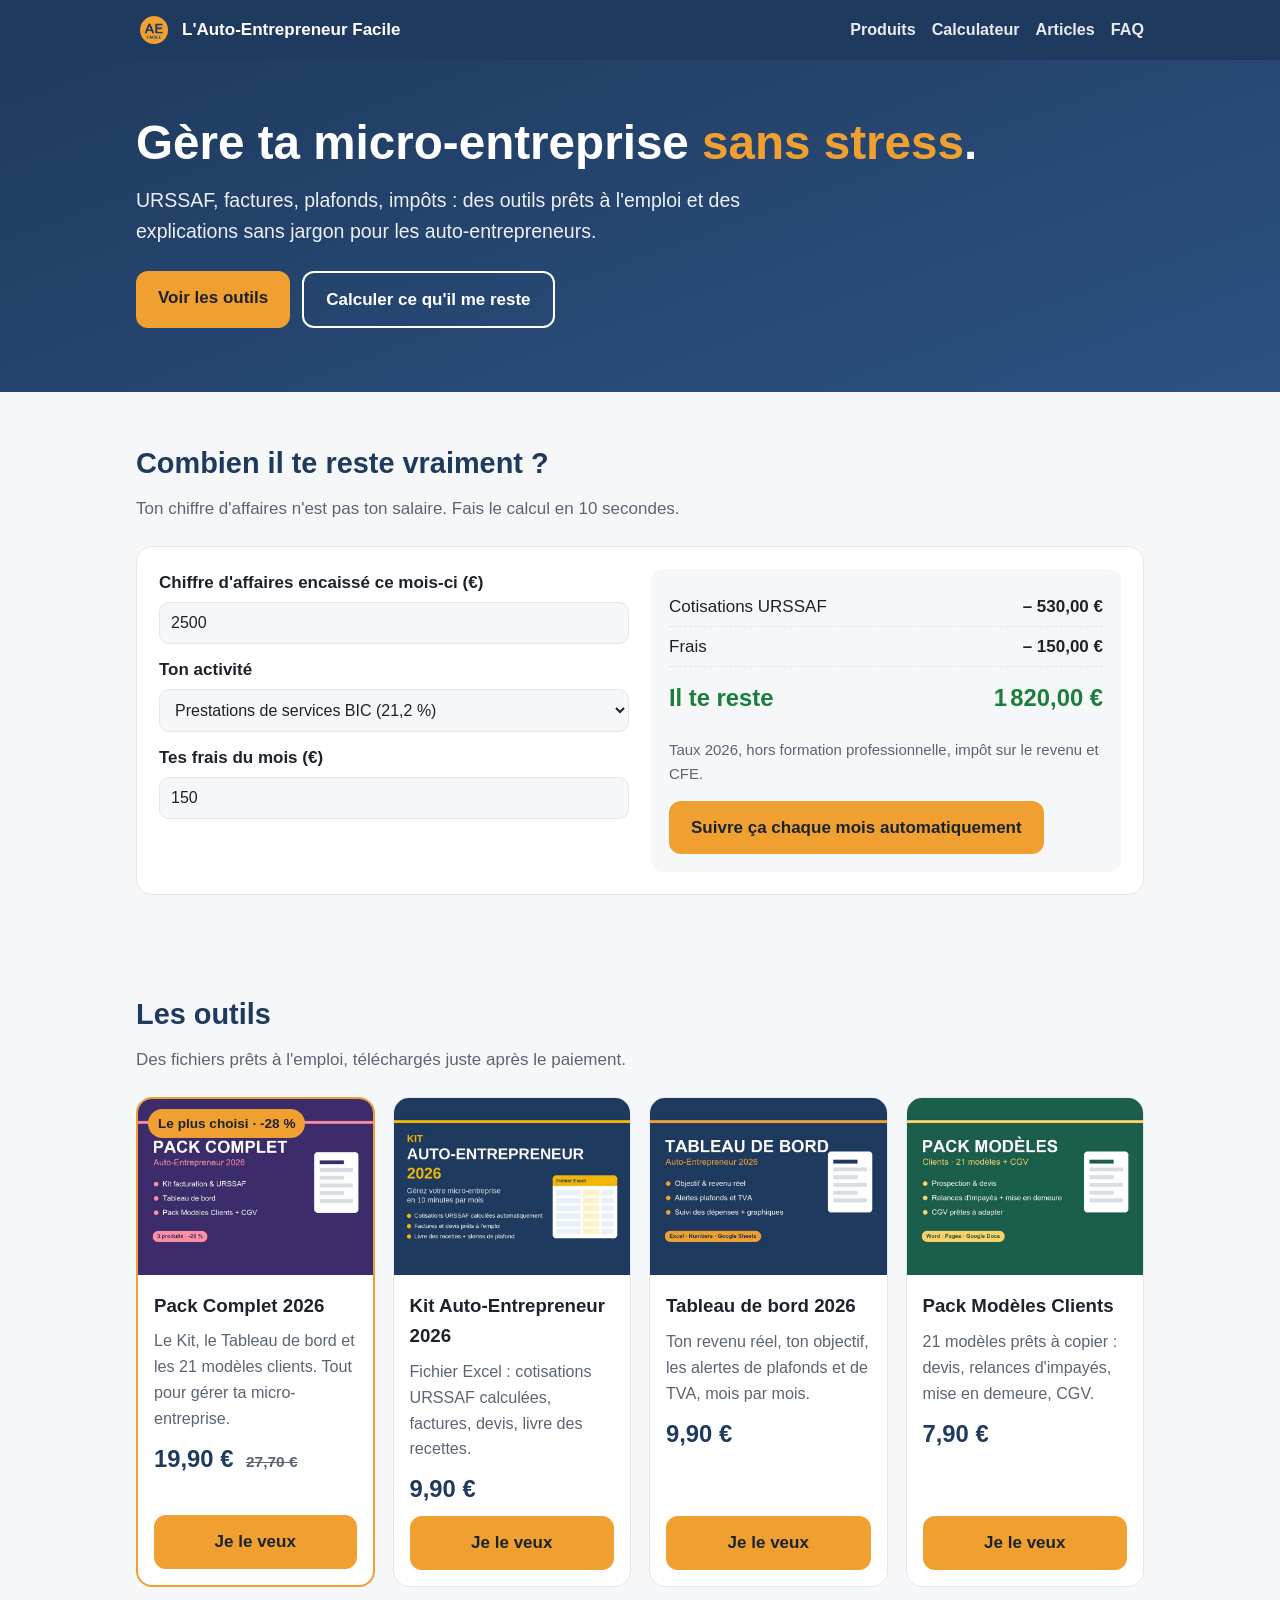
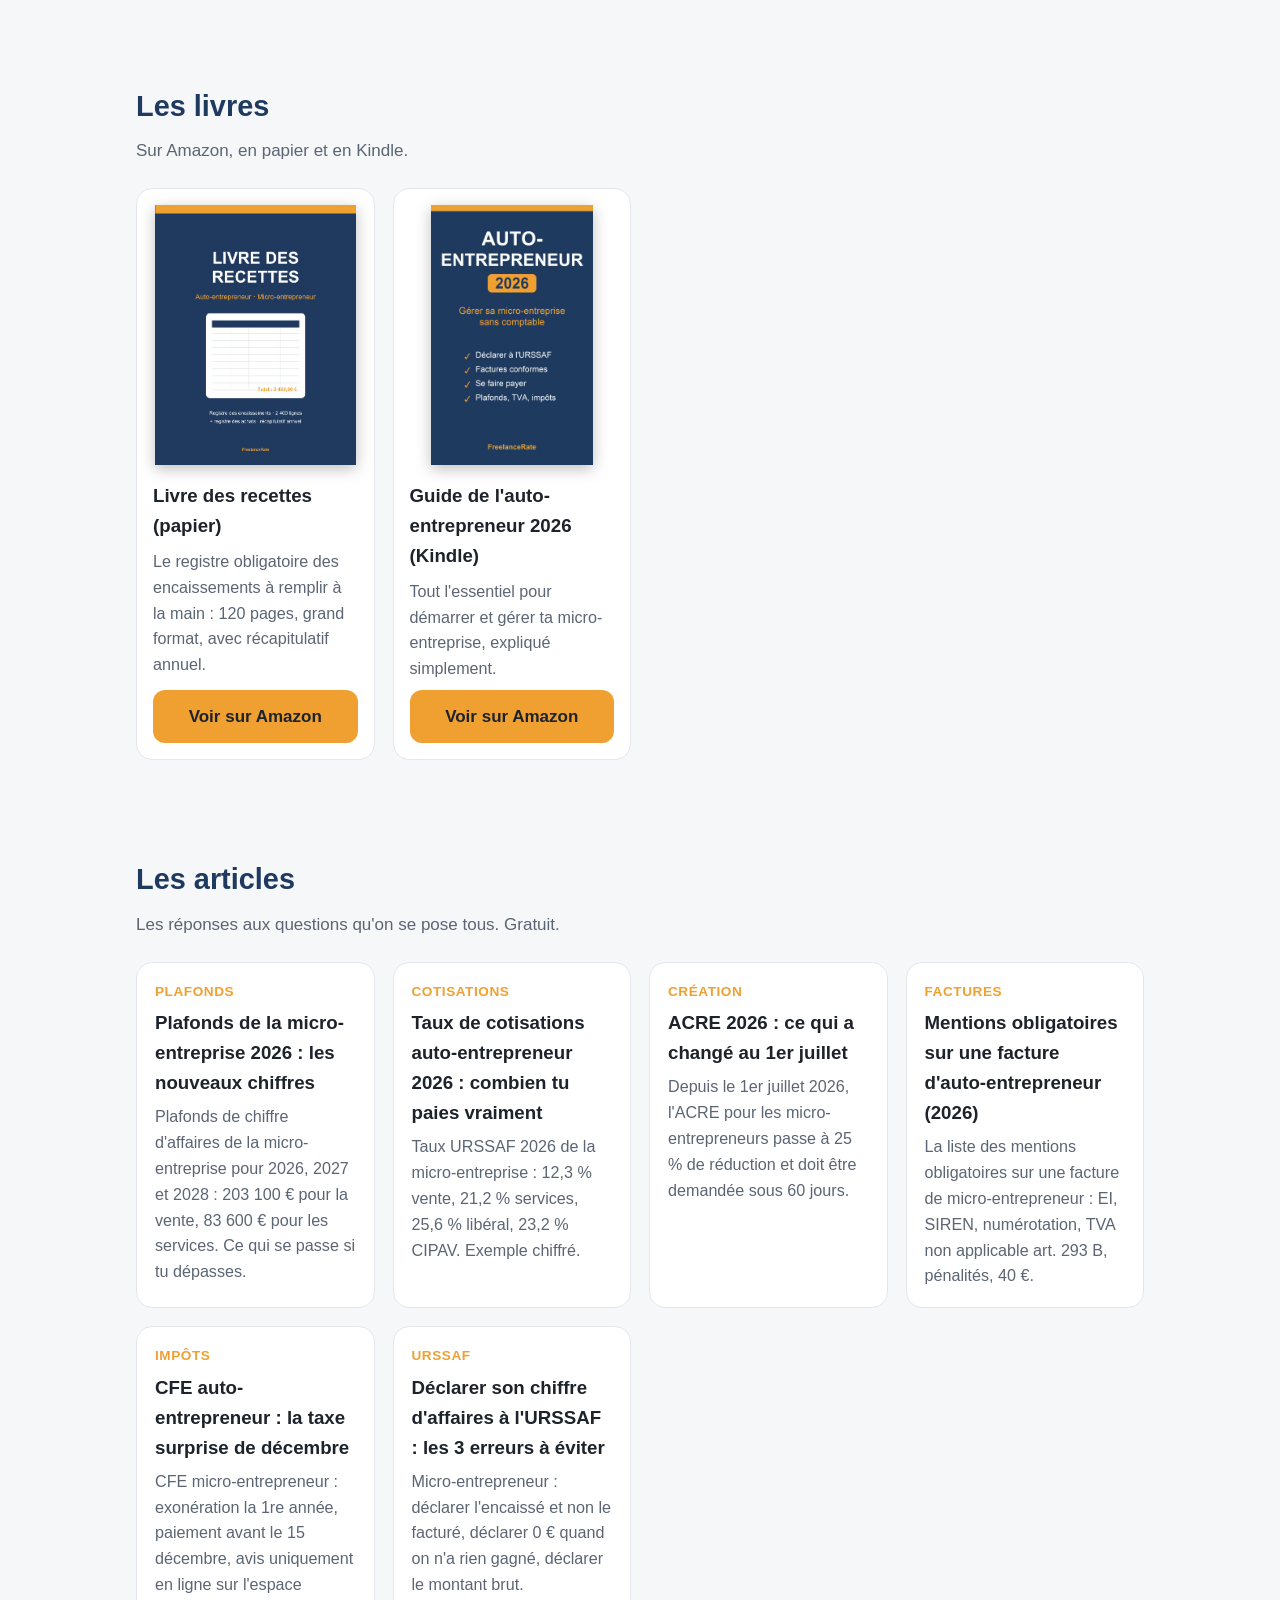
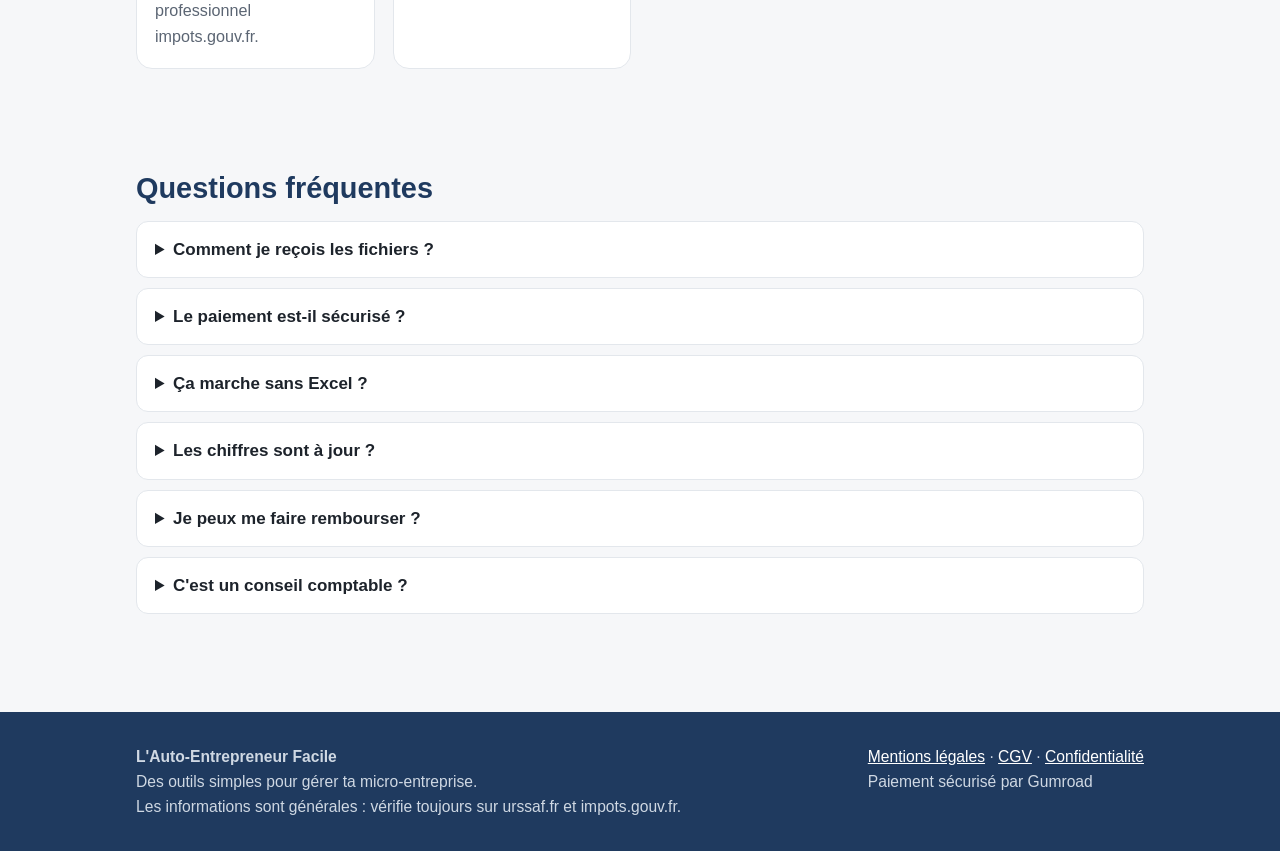
==== index.html @ dfa5169b "Site boutique L'Auto-Entrepreneur Facile Co-Authored-By: Claude Opus 5.5 <noreply@anthropic.com>" ====
<!doctype html>
<html lang="fr">
<head>
<meta charset="utf-8">
<meta name="viewport" content="width=device-width, initial-scale=1">
<title>L'Auto-Entrepreneur Facile : outils et conseils pour micro-entrepreneurs</title>
<meta name="description" content="Outils prêts à l'emploi (Excel URSSAF, factures, tableau de bord, modèles clients) et articles sans jargon pour gérer ta micro-entreprise en 2026.">
<link rel="canonical" href="https://kartel97.github.io/ae-facile/">
<meta property="og:title" content="L'Auto-Entrepreneur Facile : outils et conseils pour micro-entrepreneurs">
<meta property="og:description" content="Outils prêts à l'emploi (Excel URSSAF, factures, tableau de bord, modèles clients) et articles sans jargon pour gérer ta micro-entreprise en 2026.">
<meta property="og:type" content="website">
<meta property="og:url" content="https://kartel97.github.io/ae-facile/">
<meta property="og:image" content="https://kartel97.github.io/ae-facile/img/partage.jpg">
<meta name="twitter:card" content="summary_large_image">
<link rel="icon" href="favicon.png">
<link rel="stylesheet" href="style.css">
<script type="application/ld+json">{"@context":"https://schema.org","@type":"WebSite","name":"L'Auto-Entrepreneur Facile","url":"https://kartel97.github.io/ae-facile/"}</script>
</head>
<body>
<header><div class="wrap">
<a class="logo" href="index.html"><img src="img/logo.png" alt="">L'Auto-Entrepreneur Facile</a>
<nav><a href="index.html#produits">Produits</a><a href="index.html#calcul">Calculateur</a><a href="index.html#articles">Articles</a><a href="index.html#faq">FAQ</a></nav>
</div></header>
<div class="hero"><div class="wrap">
<h1>Gère ta micro-entreprise <span class="accent">sans stress</span>.</h1>
<p>URSSAF, factures, plafonds, impôts : des outils prêts à l'emploi et des explications sans jargon pour les auto-entrepreneurs.</p>
<div class="btns"><a class="btn" href="#produits">Voir les outils</a><a class="btn sec" href="#calcul">Calculer ce qu'il me reste</a></div>
</div></div>

<section id="calcul"><div class="wrap">
<h2>Combien il te reste vraiment ?</h2>
<p class="sous">Ton chiffre d'affaires n'est pas ton salaire. Fais le calcul en 10 secondes.</p>
<div class="calc">
<div>
<label>Chiffre d'affaires encaissé ce mois-ci (€)<input id="ca" type="number" inputmode="decimal" value="2500"></label>
<label>Ton activité<select id="taux">
<option value="0.123">Vente de marchandises (12,3 %)</option>
<option value="0.212" selected>Prestations de services BIC (21,2 %)</option>
<option value="0.256">Profession libérale (25,6 %)</option>
<option value="0.232">Libéral CIPAV (23,2 %)</option></select></label>
<label>Tes frais du mois (€)<input id="frais" type="number" inputmode="decimal" value="150"></label>
</div>
<div class="res">
<div class="l"><span>Cotisations URSSAF</span><b id="r-cot">–</b></div>
<div class="l"><span>Frais</span><b id="r-frais">–</b></div>
<div class="l total"><span>Il te reste</span><span id="r-reste">–</span></div>
<p style="color:var(--gris);font-size:.88em">Taux 2026, hors formation professionnelle, impôt sur le revenu et CFE.</p>
<a class="btn" href="https://kartel97.gumroad.com/l/moonu" target="_blank" rel="noopener">Suivre ça chaque mois automatiquement</a>
</div></div></div></section>

<section id="produits"><div class="wrap">
<h2>Les outils</h2>
<p class="sous">Des fichiers prêts à l'emploi, téléchargés juste après le paiement.</p>
<div class="grille">
<div class="carte vedette"><span class="badge">Le plus choisi · -28 %</span>
<img src="img/pack.jpg" alt="Pack Complet 2026" loading="lazy" width="800" height="600">
<div class="corps"><h3>Pack Complet 2026</h3><p>Le Kit, le Tableau de bord et les 21 modèles clients. Tout pour gérer ta micro-entreprise.</p>
<div class="prix">19,90 € <s>27,70 €</s></div>
<a class="btn" href="https://kartel97.gumroad.com/l/moonu" target="_blank" rel="noopener">Je le veux</a></div></div>
<div class="carte">
<img src="img/kit.jpg" alt="Kit Auto-Entrepreneur 2026" loading="lazy" width="800" height="600">
<div class="corps"><h3>Kit Auto-Entrepreneur 2026</h3><p>Fichier Excel : cotisations URSSAF calculées, factures, devis, livre des recettes.</p>
<div class="prix">9,90 €</div>
<a class="btn" href="https://kartel97.gumroad.com/l/obrjij" target="_blank" rel="noopener">Je le veux</a></div></div>
<div class="carte">
<img src="img/tableau.jpg" alt="Tableau de bord 2026" loading="lazy" width="800" height="600">
<div class="corps"><h3>Tableau de bord 2026</h3><p>Ton revenu réel, ton objectif, les alertes de plafonds et de TVA, mois par mois.</p>
<div class="prix">9,90 €</div>
<a class="btn" href="https://kartel97.gumroad.com/l/eqirx" target="_blank" rel="noopener">Je le veux</a></div></div>
<div class="carte">
<img src="img/modeles.jpg" alt="Pack Modèles Clients" loading="lazy" width="800" height="600">
<div class="corps"><h3>Pack Modèles Clients</h3><p>21 modèles prêts à copier : devis, relances d'impayés, mise en demeure, CGV.</p>
<div class="prix">7,90 €</div>
<a class="btn" href="https://kartel97.gumroad.com/l/grido" target="_blank" rel="noopener">Je le veux</a></div></div>
</div></div></section>

<section id="livres"><div class="wrap">
<h2>Les livres</h2>
<p class="sous">Sur Amazon, en papier et en Kindle.</p>
<div class="grille">
<div class="carte livre"><img src="img/livre-carnet.jpg" alt="Livre des recettes auto-entrepreneur" loading="lazy">
<div class="corps"><h3>Livre des recettes (papier)</h3><p>Le registre obligatoire des encaissements à remplir à la main : 120 pages, grand format, avec récapitulatif annuel.</p>
<a class="btn" href="https://www.amazon.fr/s?k=livre+des+recettes+auto-entrepreneur+Freelance+rate" target="_blank" rel="noopener">Voir sur Amazon</a></div></div>
<div class="carte livre"><img src="img/livre-kindle.jpg" alt="Guide Kindle auto-entrepreneur 2026" loading="lazy">
<div class="corps"><h3>Guide de l'auto-entrepreneur 2026 (Kindle)</h3><p>Tout l'essentiel pour démarrer et gérer ta micro-entreprise, expliqué simplement.</p>
<a class="btn" href="https://www.amazon.fr/s?k=guide+auto-entrepreneur+2026+Freelance+rate&i=digital-text" target="_blank" rel="noopener">Voir sur Amazon</a></div></div>
</div></div></section>

<section id="articles"><div class="wrap">
<h2>Les articles</h2>
<p class="sous">Les réponses aux questions qu'on se pose tous. Gratuit.</p>
<div class="grille articles">
<a class="carte" href="articles/plafonds-micro-entreprise-2026.html"><span class="tag">Plafonds</span><h3>Plafonds de la micro-entreprise 2026 : les nouveaux chiffres</h3><p>Plafonds de chiffre d'affaires de la micro-entreprise pour 2026, 2027 et 2028 : 203 100 € pour la vente, 83 600 € pour les services. Ce qui se passe si tu dépasses.</p></a>
<a class="carte" href="articles/taux-cotisations-auto-entrepreneur-2026.html"><span class="tag">Cotisations</span><h3>Taux de cotisations auto-entrepreneur 2026 : combien tu paies vraiment</h3><p>Taux URSSAF 2026 de la micro-entreprise : 12,3 % vente, 21,2 % services, 25,6 % libéral, 23,2 % CIPAV. Exemple chiffré.</p></a>
<a class="carte" href="articles/acre-2026-ce-qui-change.html"><span class="tag">Création</span><h3>ACRE 2026 : ce qui a changé au 1er juillet</h3><p>Depuis le 1er juillet 2026, l'ACRE pour les micro-entrepreneurs passe à 25 % de réduction et doit être demandée sous 60 jours.</p></a>
<a class="carte" href="articles/mentions-obligatoires-facture-auto-entrepreneur.html"><span class="tag">Factures</span><h3>Mentions obligatoires sur une facture d'auto-entrepreneur (2026)</h3><p>La liste des mentions obligatoires sur une facture de micro-entrepreneur : EI, SIREN, numérotation, TVA non applicable art. 293 B, pénalités, 40 €.</p></a>
<a class="carte" href="articles/cfe-auto-entrepreneur.html"><span class="tag">Impôts</span><h3>CFE auto-entrepreneur : la taxe surprise de décembre</h3><p>CFE micro-entrepreneur : exonération la 1re année, paiement avant le 15 décembre, avis uniquement en ligne sur l'espace professionnel impots.gouv.fr.</p></a>
<a class="carte" href="articles/declarer-chiffre-affaires-urssaf.html"><span class="tag">URSSAF</span><h3>Déclarer son chiffre d'affaires à l'URSSAF : les 3 erreurs à éviter</h3><p>Micro-entrepreneur : déclarer l'encaissé et non le facturé, déclarer 0 € quand on n'a rien gagné, déclarer le montant brut.</p></a>
</div></div></section>

<section id="faq"><div class="wrap">
<h2>Questions fréquentes</h2>
<details><summary>Comment je reçois les fichiers ?</summary><p>Juste après le paiement, tu reçois un lien de téléchargement par e-mail, et le fichier est aussi disponible dans ta bibliothèque Gumroad.</p></details>
<details><summary>Le paiement est-il sécurisé ?</summary><p>Oui. Le paiement se fait sur Gumroad, une plateforme spécialisée dans la vente de produits numériques. Nous ne voyons jamais tes coordonnées bancaires.</p></details>
<details><summary>Ça marche sans Excel ?</summary><p>Oui : les fichiers s'ouvrent avec Excel, avec Numbers sur Mac et avec Google Sheets, qui est gratuit.</p></details>
<details><summary>Les chiffres sont à jour ?</summary><p>Les fichiers 2026 utilisent les taux et plafonds en vigueur en 2026. Les taux sont dans des cases modifiables, pour que tu puisses les mettre à jour toi-même.</p></details>
<details><summary>Je peux me faire rembourser ?</summary><p>Ce sont des fichiers numériques livrés immédiatement : comme le prévoit la loi, tu renonces au droit de rétractation au moment de l'achat. En cas de problème avec un fichier, écris-nous et on trouve une solution.</p></details>
<details><summary>C'est un conseil comptable ?</summary><p>Non. Ce sont des outils pratiques et des informations générales. Pour un cas particulier, renseigne-toi auprès de l'URSSAF, des impôts ou d'un expert-comptable.</p></details>
</div></section>

<script>
function eur(x){return x.toLocaleString('fr-FR',{style:'currency',currency:'EUR'})}
function calc(){
  var ca=parseFloat(document.getElementById('ca').value)||0,
      t=parseFloat(document.getElementById('taux').value),
      f=parseFloat(document.getElementById('frais').value)||0,
      cot=Math.round(ca*t);
  document.getElementById('r-cot').textContent='– '+eur(cot);
  document.getElementById('r-frais').textContent='– '+eur(f);
  document.getElementById('r-reste').textContent=eur(ca-cot-f);
}
['ca','taux','frais'].forEach(function(i){document.getElementById(i).addEventListener('input',calc)});
calc();
</script>
<footer><div class="wrap">
<div><b>L'Auto-Entrepreneur Facile</b><br>Des outils simples pour gérer ta micro-entreprise.<br>Les informations sont générales : vérifie toujours sur urssaf.fr et impots.gouv.fr.</div>
<div><a href="mentions-legales.html">Mentions légales</a> · <a href="cgv.html">CGV</a> · <a href="confidentialite.html">Confidentialité</a><br>Paiement sécurisé par Gumroad</div>
</div></footer>
</body>
</html>
---- style.css ----
:root{--bleu:#1F3A5F;--bleu2:#2c5282;--acc:#F0A030;--fond:#F6F7F9;--carte:#fff;--texte:#1d232b;--gris:#5b6573;--ligne:#e3e7ec;--vert:#1b7f3b}
@media (prefers-color-scheme:dark){:root{--bleu:#9cc3ff;--bleu2:#7fb0ff;--fond:#12151a;--carte:#1c2128;--texte:#e8ebef;--gris:#9aa4b1;--ligne:#2c333d;--vert:#5fd38a}}
*{box-sizing:border-box}
html{scroll-behavior:smooth}
body{margin:0;background:var(--fond);color:var(--texte);font:17px/1.6 -apple-system,BlinkMacSystemFont,"Segoe UI",Roboto,Arial,sans-serif}
a{color:var(--bleu2)}
img{max-width:100%;height:auto;display:block}
.wrap{max-width:1040px;margin:0 auto;padding:0 16px}
header{background:#1F3A5F;color:#fff;position:sticky;top:0;z-index:10}
header .wrap{display:flex;align-items:center;justify-content:space-between;gap:12px;min-height:60px;flex-wrap:wrap}
.logo{display:flex;align-items:center;gap:10px;color:#fff;text-decoration:none;font-weight:800}
.logo img{width:36px;height:36px;border-radius:50%}
nav{display:flex;gap:16px;flex-wrap:wrap}
nav a{color:#fff;text-decoration:none;font-weight:600;font-size:.95em;opacity:.9}
nav a:hover{opacity:1;text-decoration:underline}
.hero{background:linear-gradient(160deg,#1F3A5F,#2c5282);color:#fff;padding:56px 0 64px}
.hero h1{font-size:clamp(1.9em,5vw,2.8em);line-height:1.15;margin:0 0 14px}
.hero p{font-size:1.15em;opacity:.92;max-width:620px;margin:0 0 24px}
.hero .accent{color:var(--acc)}
.btn{display:inline-block;background:var(--acc);color:#1d232b;font-weight:800;text-decoration:none;padding:13px 22px;border-radius:12px;border:0;cursor:pointer;font-size:1em}
.btn:hover{filter:brightness(1.07)}
.btn.sec{background:transparent;color:inherit;border:2px solid currentColor}
.btns{display:flex;gap:12px;flex-wrap:wrap}
section{padding:48px 0}
h2{color:var(--bleu);font-size:1.7em;margin:0 0 8px}
.sous{color:var(--gris);margin:0 0 24px}
.grille{display:grid;grid-template-columns:repeat(auto-fill,minmax(230px,1fr));gap:18px}
.carte{background:var(--carte);border:1px solid var(--ligne);border-radius:16px;overflow:hidden;display:flex;flex-direction:column}
.carte .corps{padding:16px;display:flex;flex-direction:column;gap:8px;flex:1}
.carte h3{margin:0;font-size:1.1em}
.carte p{margin:0;color:var(--gris);font-size:.95em}
.prix{font-size:1.4em;font-weight:800;color:var(--bleu)}
.prix s{font-size:.65em;color:var(--gris);font-weight:600;margin-left:6px}
.carte .btn{margin-top:auto;text-align:center}
.vedette{border:2px solid var(--acc);position:relative}
.badge{position:absolute;top:10px;left:10px;background:var(--acc);color:#1d232b;font-weight:800;font-size:.8em;padding:4px 10px;border-radius:20px}
.livre img{aspect-ratio:auto;max-height:260px;width:auto;margin:16px auto 0;box-shadow:0 4px 14px rgba(0,0,0,.25)}
.calc{background:var(--carte);border:1px solid var(--ligne);border-radius:16px;padding:22px;display:grid;grid-template-columns:1fr 1fr;gap:22px}
.calc label{display:block;font-weight:600;margin:0 0 12px}
.calc input,.calc select{display:block;width:100%;margin-top:6px;padding:11px;border-radius:10px;border:1px solid var(--ligne);background:var(--fond);color:var(--texte);font-size:16px}
.res{background:var(--fond);border-radius:12px;padding:18px}
.res .l{display:flex;justify-content:space-between;padding:6px 0;border-bottom:1px dashed var(--ligne)}
.res .total{font-size:1.4em;font-weight:800;color:var(--vert);border:0;padding-top:12px}
.articles a.carte{text-decoration:none;color:inherit;padding:18px;gap:6px}
.articles a.carte:hover{border-color:var(--acc)}
.tag{font-size:.8em;font-weight:700;color:var(--acc);text-transform:uppercase;letter-spacing:.04em}
details{background:var(--carte);border:1px solid var(--ligne);border-radius:12px;padding:14px 18px;margin:10px 0}
summary{font-weight:700;cursor:pointer}
details p{margin:10px 0 0;color:var(--gris)}
footer{background:#1F3A5F;color:#cfd8e3;padding:32px 0;font-size:.92em;margin-top:40px}
footer a{color:#fff}
footer .wrap{display:flex;justify-content:space-between;gap:16px;flex-wrap:wrap}
.article{max-width:740px;margin:0 auto;padding:40px 16px}
.article h1{color:var(--bleu);font-size:clamp(1.7em,4.5vw,2.3em);line-height:1.2;margin:.2em 0 .4em}
.article h2{font-size:1.35em;margin-top:1.6em}
.article table{width:100%;border-collapse:collapse;margin:12px 0;font-size:.95em}
.article td,.article th{border-bottom:1px solid var(--ligne);padding:9px 6px;text-align:left}
.article .maj{color:var(--gris);font-size:.9em}
.encart{background:var(--carte);border:1px solid var(--ligne);border-left:5px solid var(--acc);border-radius:12px;padding:16px 18px;margin:28px 0}
.encart p{margin:0 0 12px}
.attention{border-left-color:#c0392b}
.fil{font-size:.9em;color:var(--gris)}
@media (max-width:700px){.calc{grid-template-columns:1fr}nav{gap:12px}header .wrap{padding-top:8px;padding-bottom:8px}.hero{padding:40px 0 48px}}
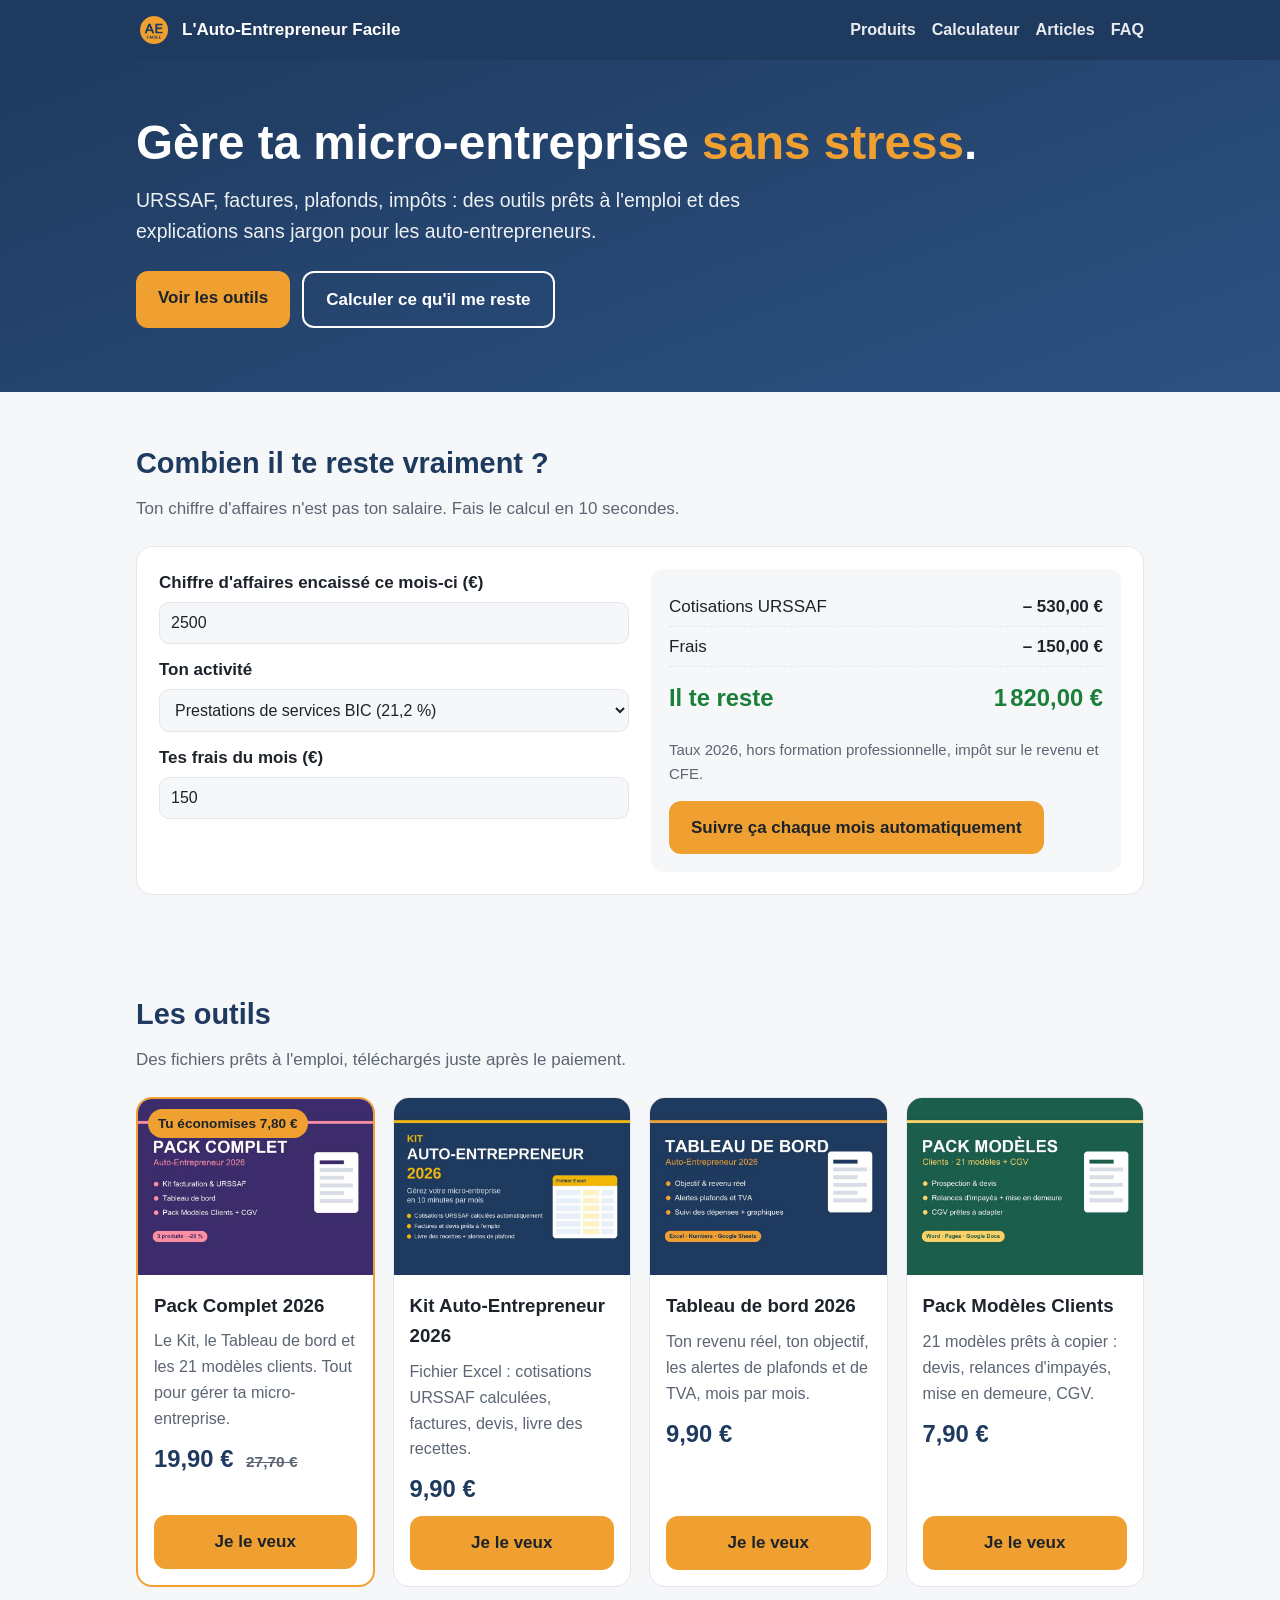
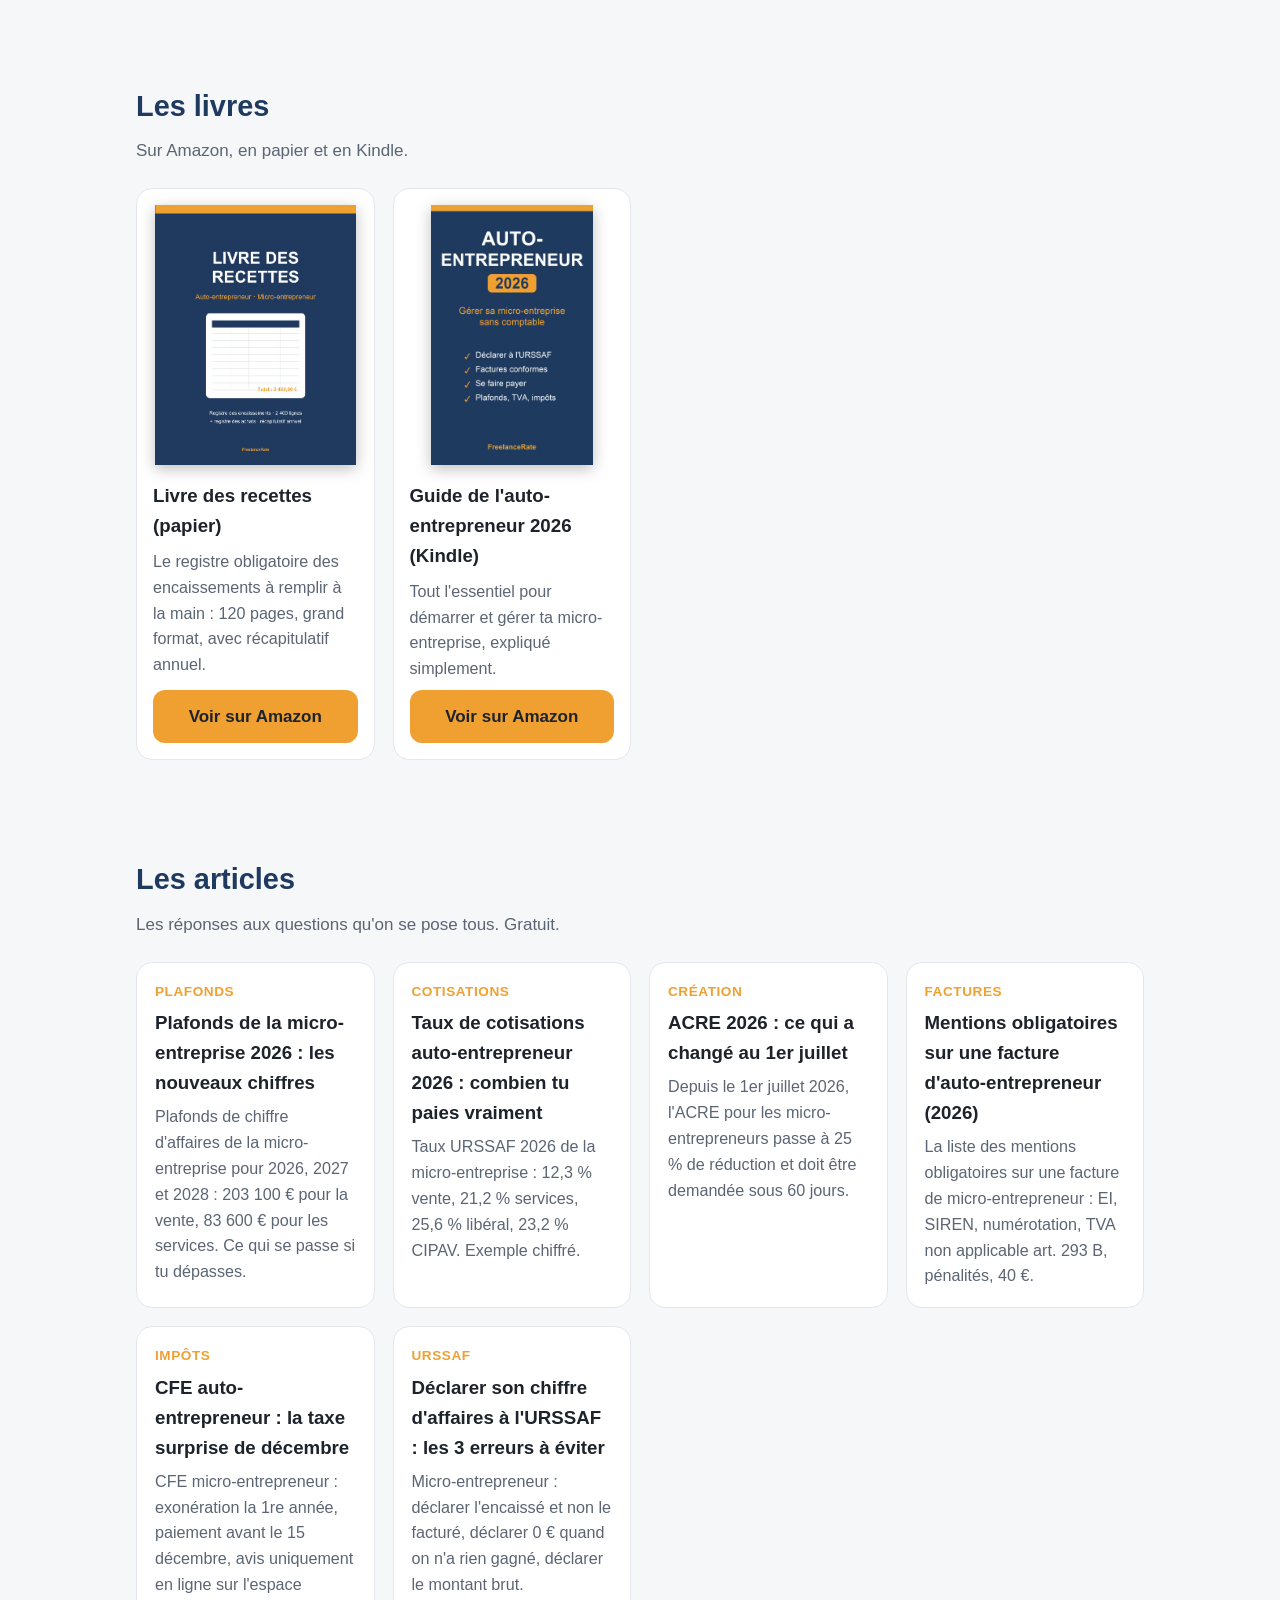
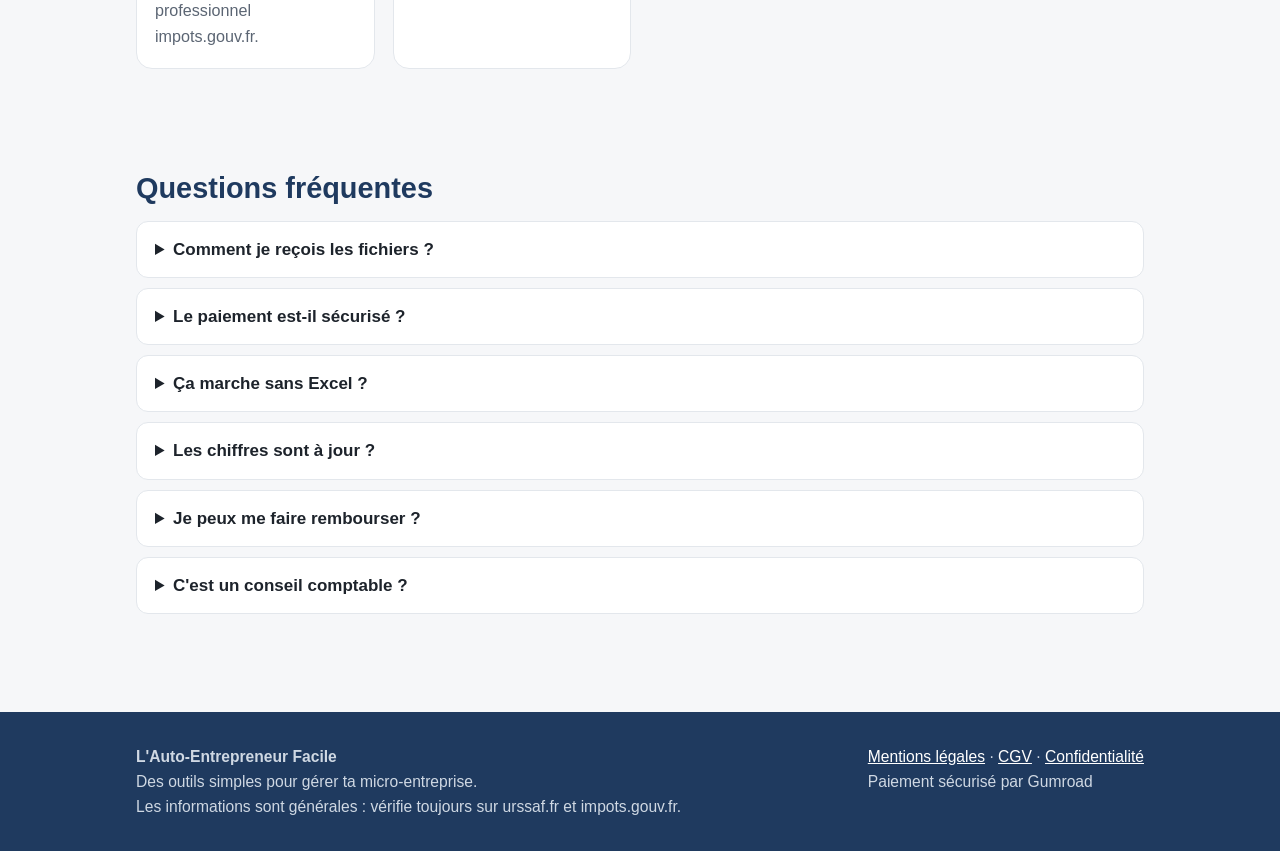
==== commit aa2a82f5: "Répare le lien carnet papier, badge Pack exact Co-Authored-By: Claude Opus 5.5 <noreply@anthropic.co" ====
--- a/index.html
+++ b/index.html
@@ -1,6 +1,7 @@
 <!doctype html>
 <html lang="fr">
 <head>
+<meta name="google-site-verification" content="Zm04ytXEnK3BwHYO52uiVLaVrvBidIIVtzn3R3EPt7Q" />
 <meta charset="utf-8">
 <meta name="viewport" content="width=device-width, initial-scale=1">
 <title>L'Auto-Entrepreneur Facile : outils et conseils pour micro-entrepreneurs</title>
@@ -52,7 +53,7 @@
 <h2>Les outils</h2>
 <p class="sous">Des fichiers prêts à l'emploi, téléchargés juste après le paiement.</p>
 <div class="grille">
-<div class="carte vedette"><span class="badge">Le plus choisi · -28 %</span>
+<div class="carte vedette"><span class="badge">Tu économises 7,80 €</span>
 <img src="img/pack.jpg" alt="Pack Complet 2026" loading="lazy" width="800" height="600">
 <div class="corps"><h3>Pack Complet 2026</h3><p>Le Kit, le Tableau de bord et les 21 modèles clients. Tout pour gérer ta micro-entreprise.</p>
 <div class="prix">19,90 € <s>27,70 €</s></div>
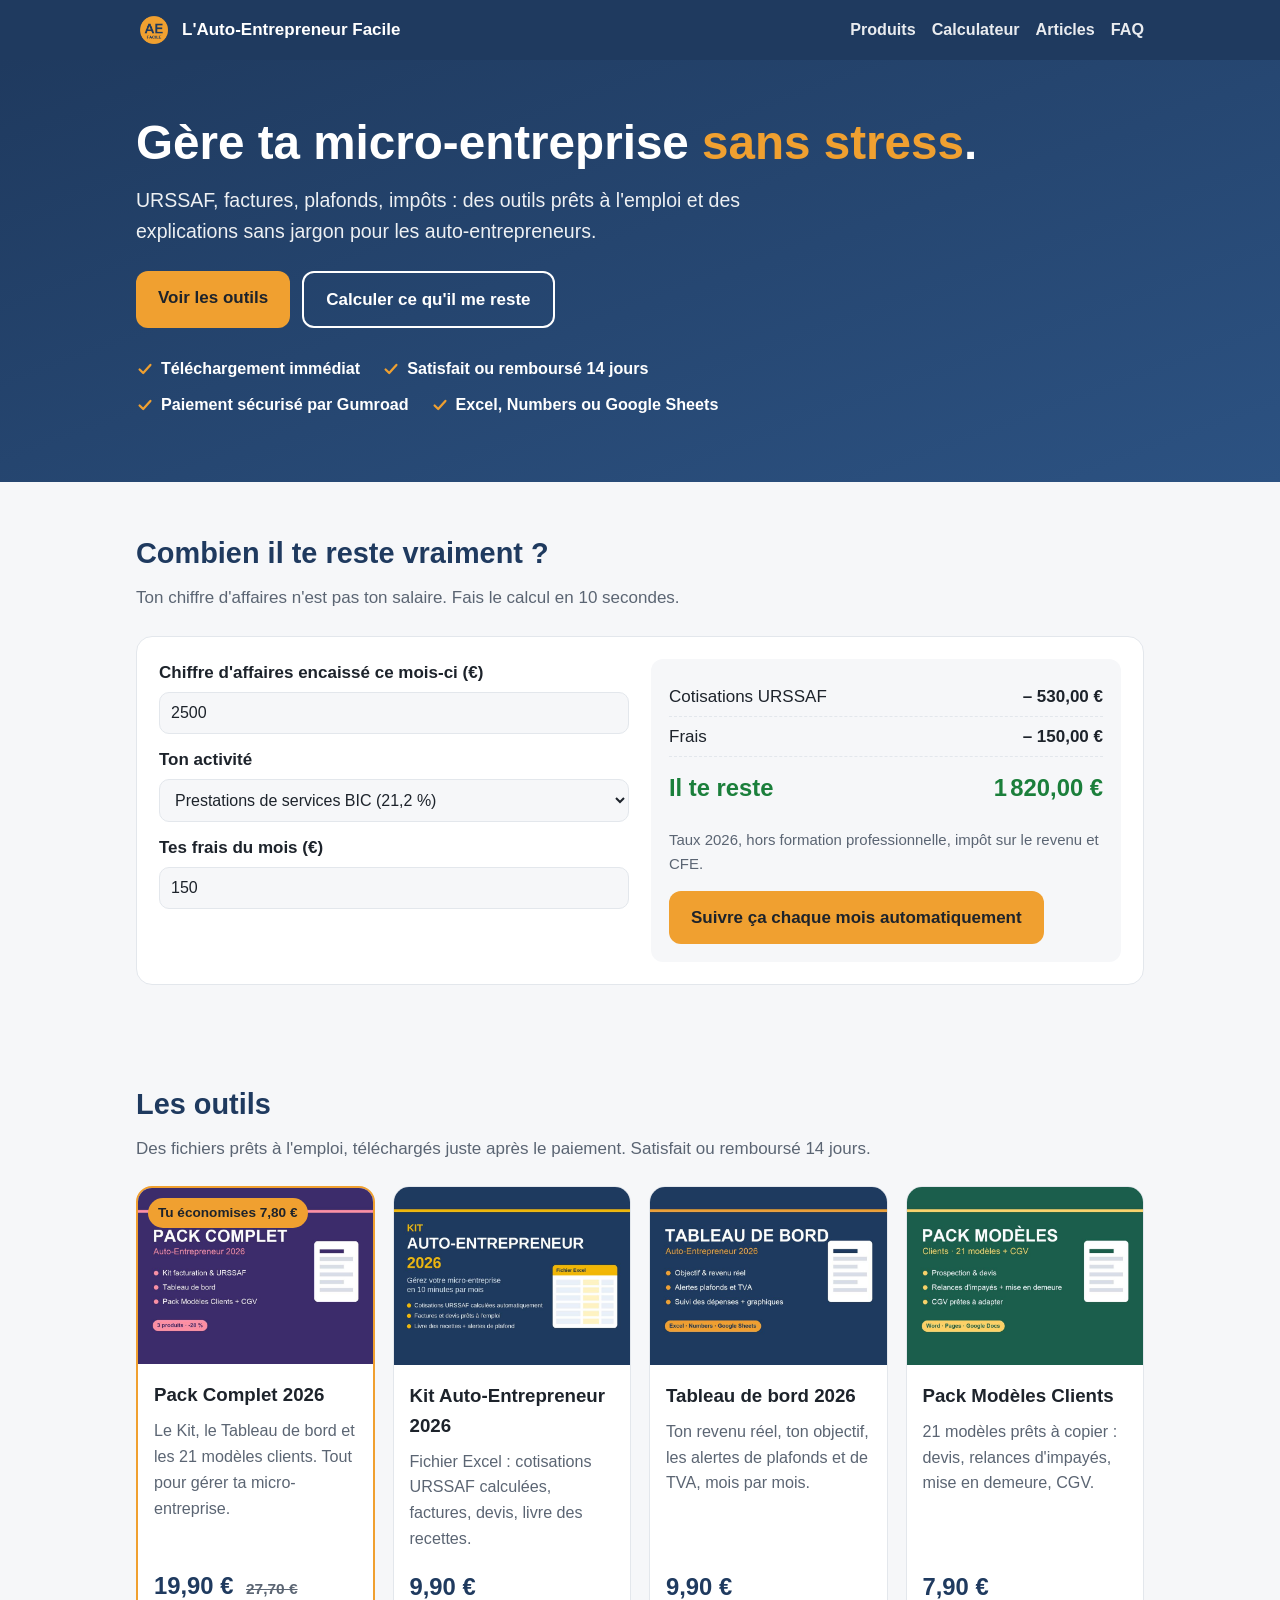
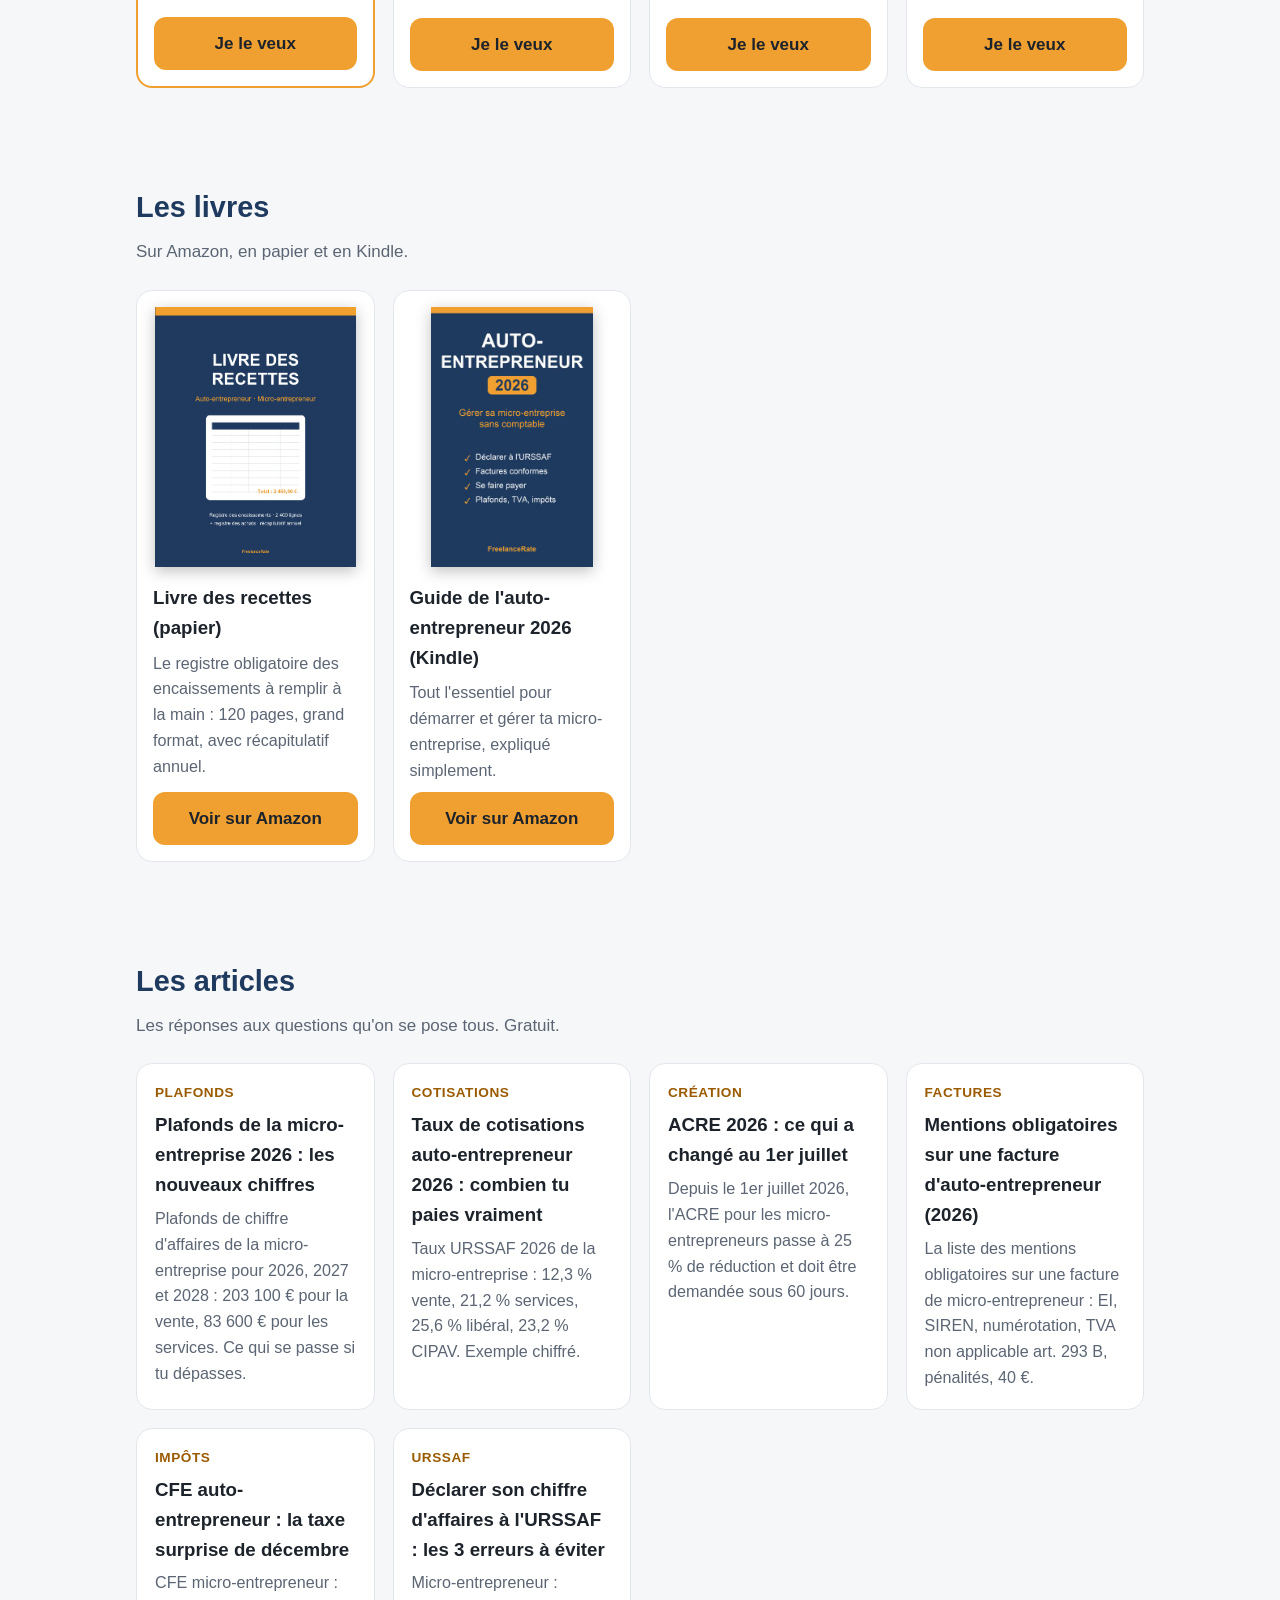
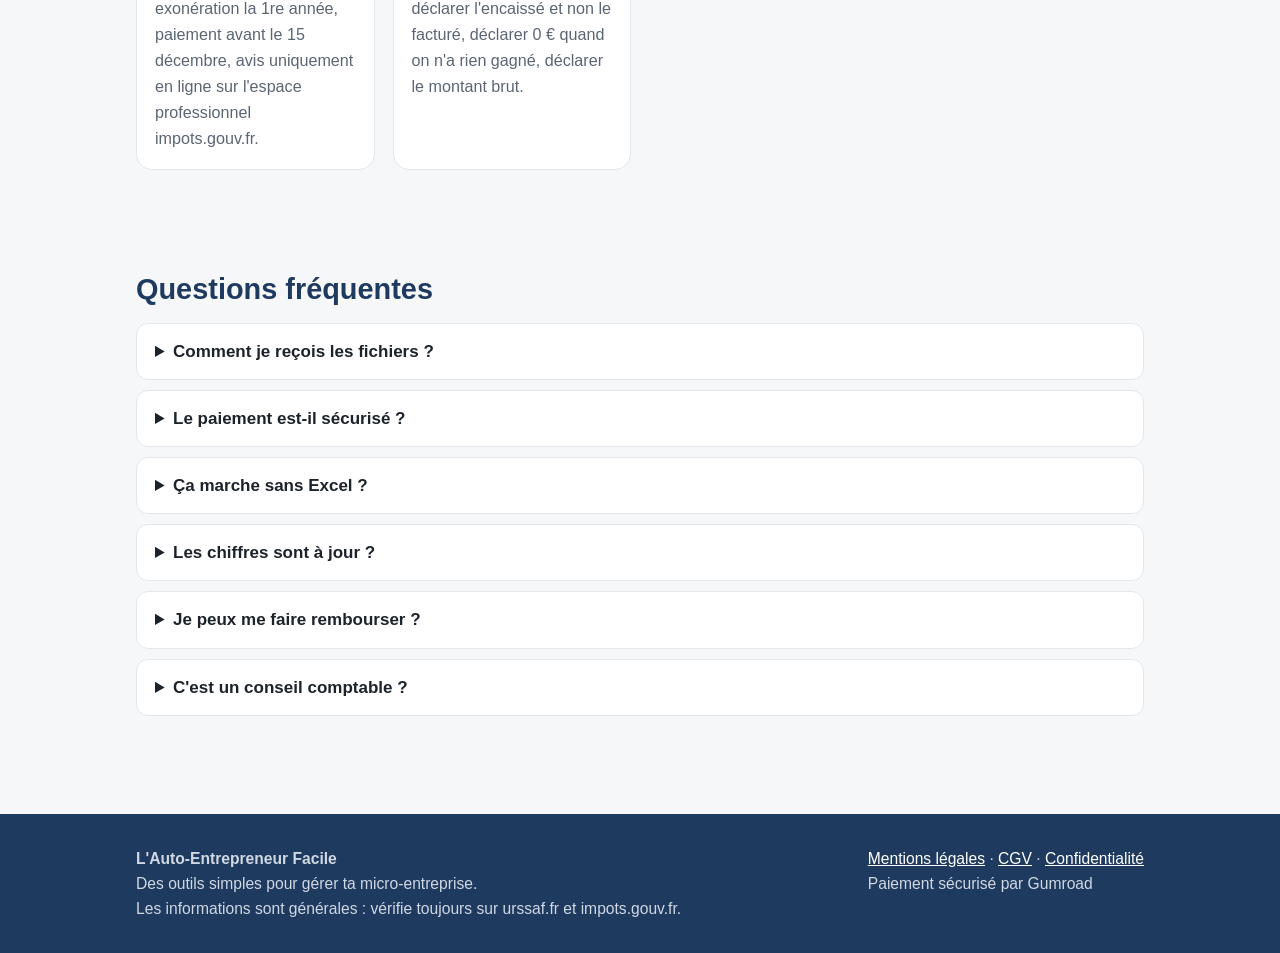
==== commit eaf67777: "Bandeau de garanties, prix alignés, contraste et focus clavier Co-Authored-By: Claude Opus 5.5 <nore" ====
--- a/index.html
+++ b/index.html
@@ -26,6 +26,7 @@
 <h1>Gère ta micro-entreprise <span class="accent">sans stress</span>.</h1>
 <p>URSSAF, factures, plafonds, impôts : des outils prêts à l'emploi et des explications sans jargon pour les auto-entrepreneurs.</p>
 <div class="btns"><a class="btn" href="#produits">Voir les outils</a><a class="btn sec" href="#calcul">Calculer ce qu'il me reste</a></div>
+<ul class="confiance"><li><svg aria-hidden="true" viewBox="0 0 20 20" width="18" height="18"><path d="M4 10.5l4 4 8-9" fill="none" stroke="currentColor" stroke-width="2.5" stroke-linecap="round" stroke-linejoin="round"/></svg>Téléchargement immédiat</li><li><svg aria-hidden="true" viewBox="0 0 20 20" width="18" height="18"><path d="M4 10.5l4 4 8-9" fill="none" stroke="currentColor" stroke-width="2.5" stroke-linecap="round" stroke-linejoin="round"/></svg>Satisfait ou remboursé 14 jours</li><li><svg aria-hidden="true" viewBox="0 0 20 20" width="18" height="18"><path d="M4 10.5l4 4 8-9" fill="none" stroke="currentColor" stroke-width="2.5" stroke-linecap="round" stroke-linejoin="round"/></svg>Paiement sécurisé par Gumroad</li><li><svg aria-hidden="true" viewBox="0 0 20 20" width="18" height="18"><path d="M4 10.5l4 4 8-9" fill="none" stroke="currentColor" stroke-width="2.5" stroke-linecap="round" stroke-linejoin="round"/></svg>Excel, Numbers ou Google Sheets</li></ul>
 </div></div>
 
 <section id="calcul"><div class="wrap">
@@ -51,28 +52,28 @@
 
 <section id="produits"><div class="wrap">
 <h2>Les outils</h2>
-<p class="sous">Des fichiers prêts à l'emploi, téléchargés juste après le paiement.</p>
+<p class="sous">Des fichiers prêts à l'emploi, téléchargés juste après le paiement. Satisfait ou remboursé 14 jours.</p>
 <div class="grille">
 <div class="carte vedette"><span class="badge">Tu économises 7,80 €</span>
 <img src="img/pack.jpg" alt="Pack Complet 2026" loading="lazy" width="800" height="600">
 <div class="corps"><h3>Pack Complet 2026</h3><p>Le Kit, le Tableau de bord et les 21 modèles clients. Tout pour gérer ta micro-entreprise.</p>
-<div class="prix">19,90 € <s>27,70 €</s></div>
-<a class="btn" href="https://kartel97.gumroad.com/l/moonu" target="_blank" rel="noopener">Je le veux</a></div></div>
+<div class="achat"><div class="prix">19,90 € <s>27,70 €</s></div>
+<a class="btn" href="https://kartel97.gumroad.com/l/moonu" target="_blank" rel="noopener">Je le veux</a></div></div></div>
 <div class="carte">
 <img src="img/kit.jpg" alt="Kit Auto-Entrepreneur 2026" loading="lazy" width="800" height="600">
 <div class="corps"><h3>Kit Auto-Entrepreneur 2026</h3><p>Fichier Excel : cotisations URSSAF calculées, factures, devis, livre des recettes.</p>
-<div class="prix">9,90 €</div>
-<a class="btn" href="https://kartel97.gumroad.com/l/obrjij" target="_blank" rel="noopener">Je le veux</a></div></div>
+<div class="achat"><div class="prix">9,90 €</div>
+<a class="btn" href="https://kartel97.gumroad.com/l/obrjij" target="_blank" rel="noopener">Je le veux</a></div></div></div>
 <div class="carte">
 <img src="img/tableau.jpg" alt="Tableau de bord 2026" loading="lazy" width="800" height="600">
 <div class="corps"><h3>Tableau de bord 2026</h3><p>Ton revenu réel, ton objectif, les alertes de plafonds et de TVA, mois par mois.</p>
-<div class="prix">9,90 €</div>
-<a class="btn" href="https://kartel97.gumroad.com/l/eqirx" target="_blank" rel="noopener">Je le veux</a></div></div>
+<div class="achat"><div class="prix">9,90 €</div>
+<a class="btn" href="https://kartel97.gumroad.com/l/eqirx" target="_blank" rel="noopener">Je le veux</a></div></div></div>
 <div class="carte">
 <img src="img/modeles.jpg" alt="Pack Modèles Clients" loading="lazy" width="800" height="600">
 <div class="corps"><h3>Pack Modèles Clients</h3><p>21 modèles prêts à copier : devis, relances d'impayés, mise en demeure, CGV.</p>
-<div class="prix">7,90 €</div>
-<a class="btn" href="https://kartel97.gumroad.com/l/grido" target="_blank" rel="noopener">Je le veux</a></div></div>
+<div class="achat"><div class="prix">7,90 €</div>
+<a class="btn" href="https://kartel97.gumroad.com/l/grido" target="_blank" rel="noopener">Je le veux</a></div></div></div>
 </div></div></section>
 
 <section id="livres"><div class="wrap">
@@ -81,10 +82,10 @@
 <div class="grille">
 <div class="carte livre"><img src="img/livre-carnet.jpg" alt="Livre des recettes auto-entrepreneur" loading="lazy">
 <div class="corps"><h3>Livre des recettes (papier)</h3><p>Le registre obligatoire des encaissements à remplir à la main : 120 pages, grand format, avec récapitulatif annuel.</p>
-<a class="btn" href="https://www.amazon.fr/s?k=livre+des+recettes+auto-entrepreneur+Freelance+rate" target="_blank" rel="noopener">Voir sur Amazon</a></div></div>
+<a class="btn" href="https://www.amazon.fr/dp/B0HNXX6VR6" target="_blank" rel="noopener">Voir sur Amazon</a></div></div>
 <div class="carte livre"><img src="img/livre-kindle.jpg" alt="Guide Kindle auto-entrepreneur 2026" loading="lazy">
 <div class="corps"><h3>Guide de l'auto-entrepreneur 2026 (Kindle)</h3><p>Tout l'essentiel pour démarrer et gérer ta micro-entreprise, expliqué simplement.</p>
-<a class="btn" href="https://www.amazon.fr/s?k=guide+auto-entrepreneur+2026+Freelance+rate&i=digital-text" target="_blank" rel="noopener">Voir sur Amazon</a></div></div>
+<a class="btn" href="https://www.amazon.fr/dp/B0HNY9YD8W" target="_blank" rel="noopener">Voir sur Amazon</a></div></div>
 </div></div></section>
 
 <section id="articles"><div class="wrap">
@@ -105,7 +106,7 @@
 <details><summary>Le paiement est-il sécurisé ?</summary><p>Oui. Le paiement se fait sur Gumroad, une plateforme spécialisée dans la vente de produits numériques. Nous ne voyons jamais tes coordonnées bancaires.</p></details>
 <details><summary>Ça marche sans Excel ?</summary><p>Oui : les fichiers s'ouvrent avec Excel, avec Numbers sur Mac et avec Google Sheets, qui est gratuit.</p></details>
 <details><summary>Les chiffres sont à jour ?</summary><p>Les fichiers 2026 utilisent les taux et plafonds en vigueur en 2026. Les taux sont dans des cases modifiables, pour que tu puisses les mettre à jour toi-même.</p></details>
-<details><summary>Je peux me faire rembourser ?</summary><p>Ce sont des fichiers numériques livrés immédiatement : comme le prévoit la loi, tu renonces au droit de rétractation au moment de l'achat. En cas de problème avec un fichier, écris-nous et on trouve une solution.</p></details>
+<details><summary>Je peux me faire rembourser ?</summary><p>Oui : si l'outil ne te convient pas, écris-nous dans les 14 jours suivant l'achat et on te rembourse, sans justification. Et si un fichier ne s'ouvre pas, on le remplace.</p></details>
 <details><summary>C'est un conseil comptable ?</summary><p>Non. Ce sont des outils pratiques et des informations générales. Pour un cas particulier, renseigne-toi auprès de l'URSSAF, des impôts ou d'un expert-comptable.</p></details>
 </div></section>
 
--- a/style.css
+++ b/style.css
@@ -1,7 +1,8 @@
-:root{--bleu:#1F3A5F;--bleu2:#2c5282;--acc:#F0A030;--fond:#F6F7F9;--carte:#fff;--texte:#1d232b;--gris:#5b6573;--ligne:#e3e7ec;--vert:#1b7f3b}
-@media (prefers-color-scheme:dark){:root{--bleu:#9cc3ff;--bleu2:#7fb0ff;--fond:#12151a;--carte:#1c2128;--texte:#e8ebef;--gris:#9aa4b1;--ligne:#2c333d;--vert:#5fd38a}}
+:root{--acc-texte:#9a5b00;--bleu:#1F3A5F;--bleu2:#2c5282;--acc:#F0A030;--fond:#F6F7F9;--carte:#fff;--texte:#1d232b;--gris:#5b6573;--ligne:#e3e7ec;--vert:#1b7f3b}
+@media (prefers-color-scheme:dark){:root{--acc-texte:#F0A030;--bleu:#9cc3ff;--bleu2:#7fb0ff;--fond:#12151a;--carte:#1c2128;--texte:#e8ebef;--gris:#9aa4b1;--ligne:#2c333d;--vert:#5fd38a}}
 *{box-sizing:border-box}
-html{scroll-behavior:smooth}
+@media (prefers-reduced-motion:no-preference){html{scroll-behavior:smooth}}
+:focus-visible{outline:3px solid var(--acc);outline-offset:3px;border-radius:6px}
 body{margin:0;background:var(--fond);color:var(--texte);font:17px/1.6 -apple-system,BlinkMacSystemFont,"Segoe UI",Roboto,Arial,sans-serif}
 a{color:var(--bleu2)}
 img{max-width:100%;height:auto;display:block}
@@ -32,6 +33,10 @@
 .prix{font-size:1.4em;font-weight:800;color:var(--bleu)}
 .prix s{font-size:.65em;color:var(--gris);font-weight:600;margin-left:6px}
 .carte .btn{margin-top:auto;text-align:center}
+.achat{margin-top:auto;display:flex;flex-direction:column;gap:12px;padding-top:8px}
+.confiance{list-style:none;margin:28px 0 0;padding:0;max-width:600px;display:flex;flex-wrap:wrap;gap:10px 22px;font-size:.95em;font-weight:600}
+.confiance li{display:flex;align-items:center;gap:7px}
+.confiance svg{color:var(--acc);flex:none}
 .vedette{border:2px solid var(--acc);position:relative}
 .badge{position:absolute;top:10px;left:10px;background:var(--acc);color:#1d232b;font-weight:800;font-size:.8em;padding:4px 10px;border-radius:20px}
 .livre img{aspect-ratio:auto;max-height:260px;width:auto;margin:16px auto 0;box-shadow:0 4px 14px rgba(0,0,0,.25)}
@@ -43,7 +48,7 @@
 .res .total{font-size:1.4em;font-weight:800;color:var(--vert);border:0;padding-top:12px}
 .articles a.carte{text-decoration:none;color:inherit;padding:18px;gap:6px}
 .articles a.carte:hover{border-color:var(--acc)}
-.tag{font-size:.8em;font-weight:700;color:var(--acc);text-transform:uppercase;letter-spacing:.04em}
+.tag{font-size:.8em;font-weight:700;color:var(--acc-texte);text-transform:uppercase;letter-spacing:.04em}
 details{background:var(--carte);border:1px solid var(--ligne);border-radius:12px;padding:14px 18px;margin:10px 0}
 summary{font-weight:700;cursor:pointer}
 details p{margin:10px 0 0;color:var(--gris)}
